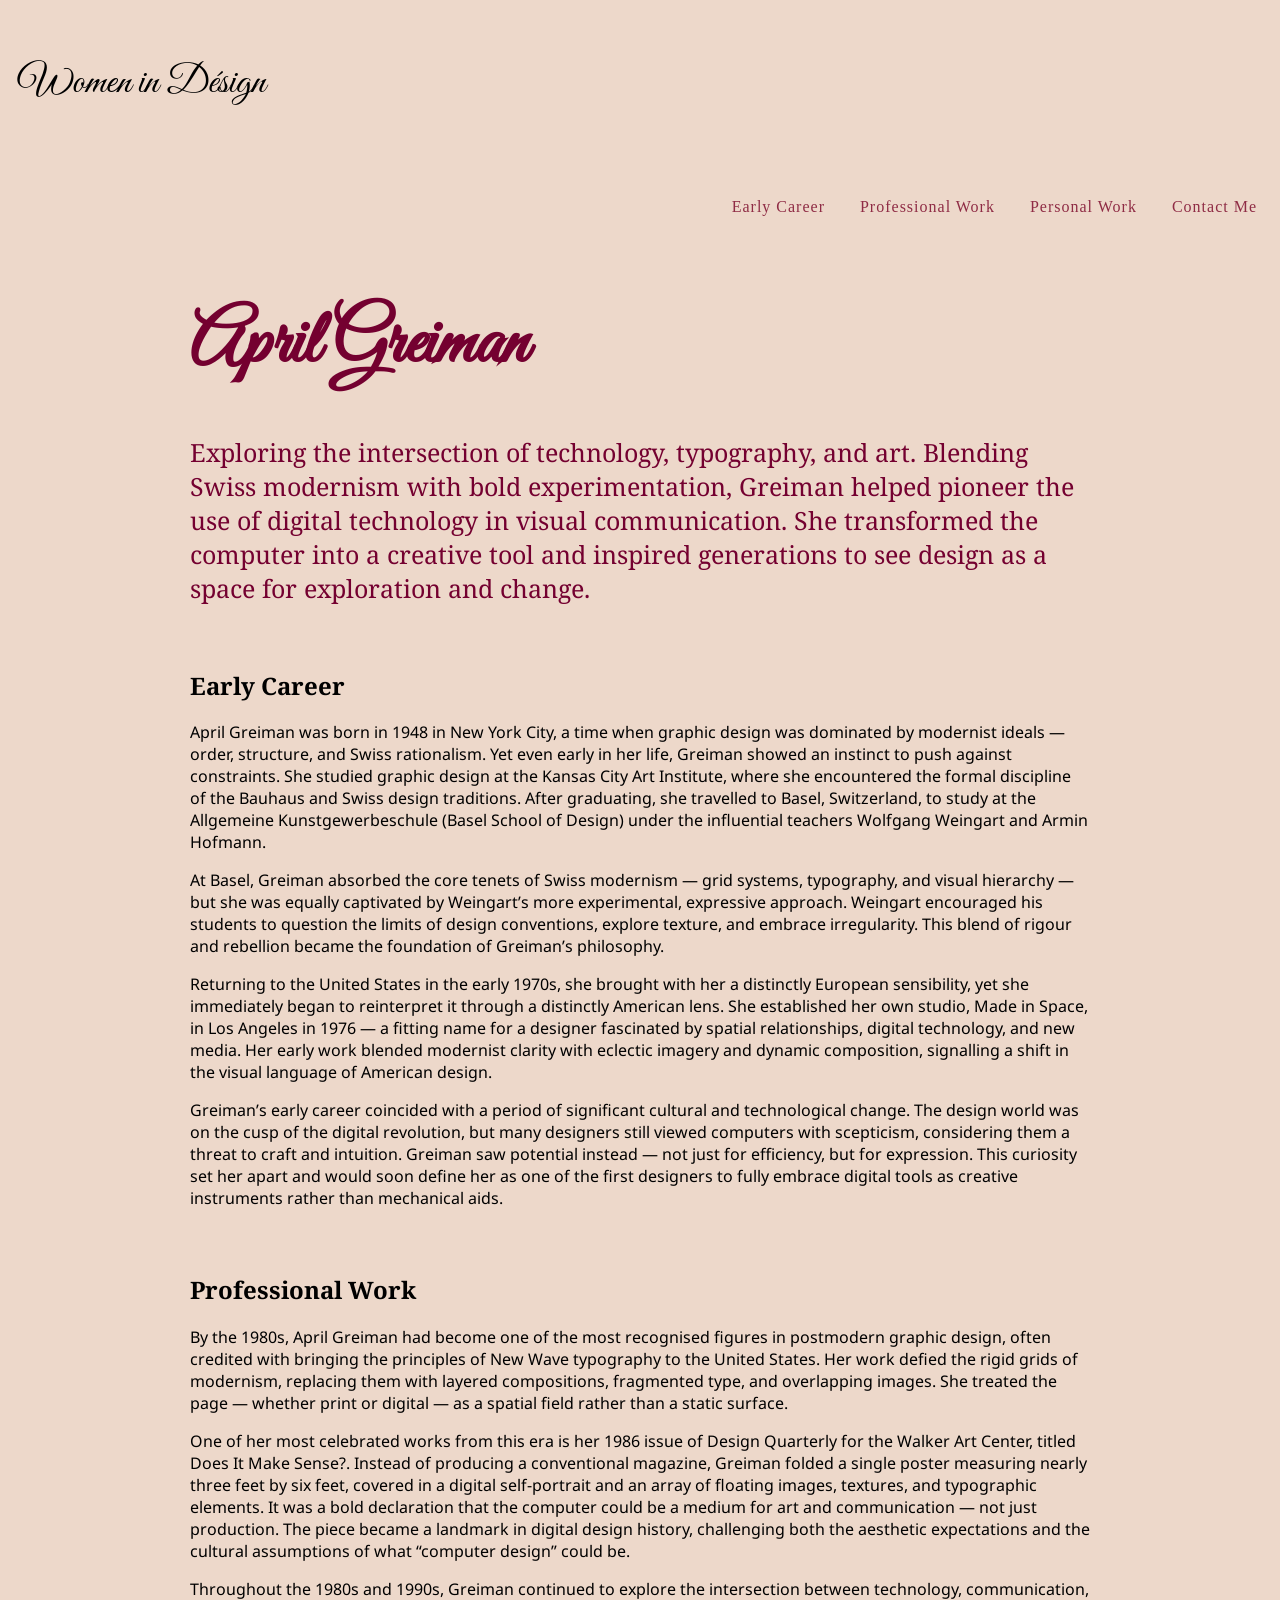
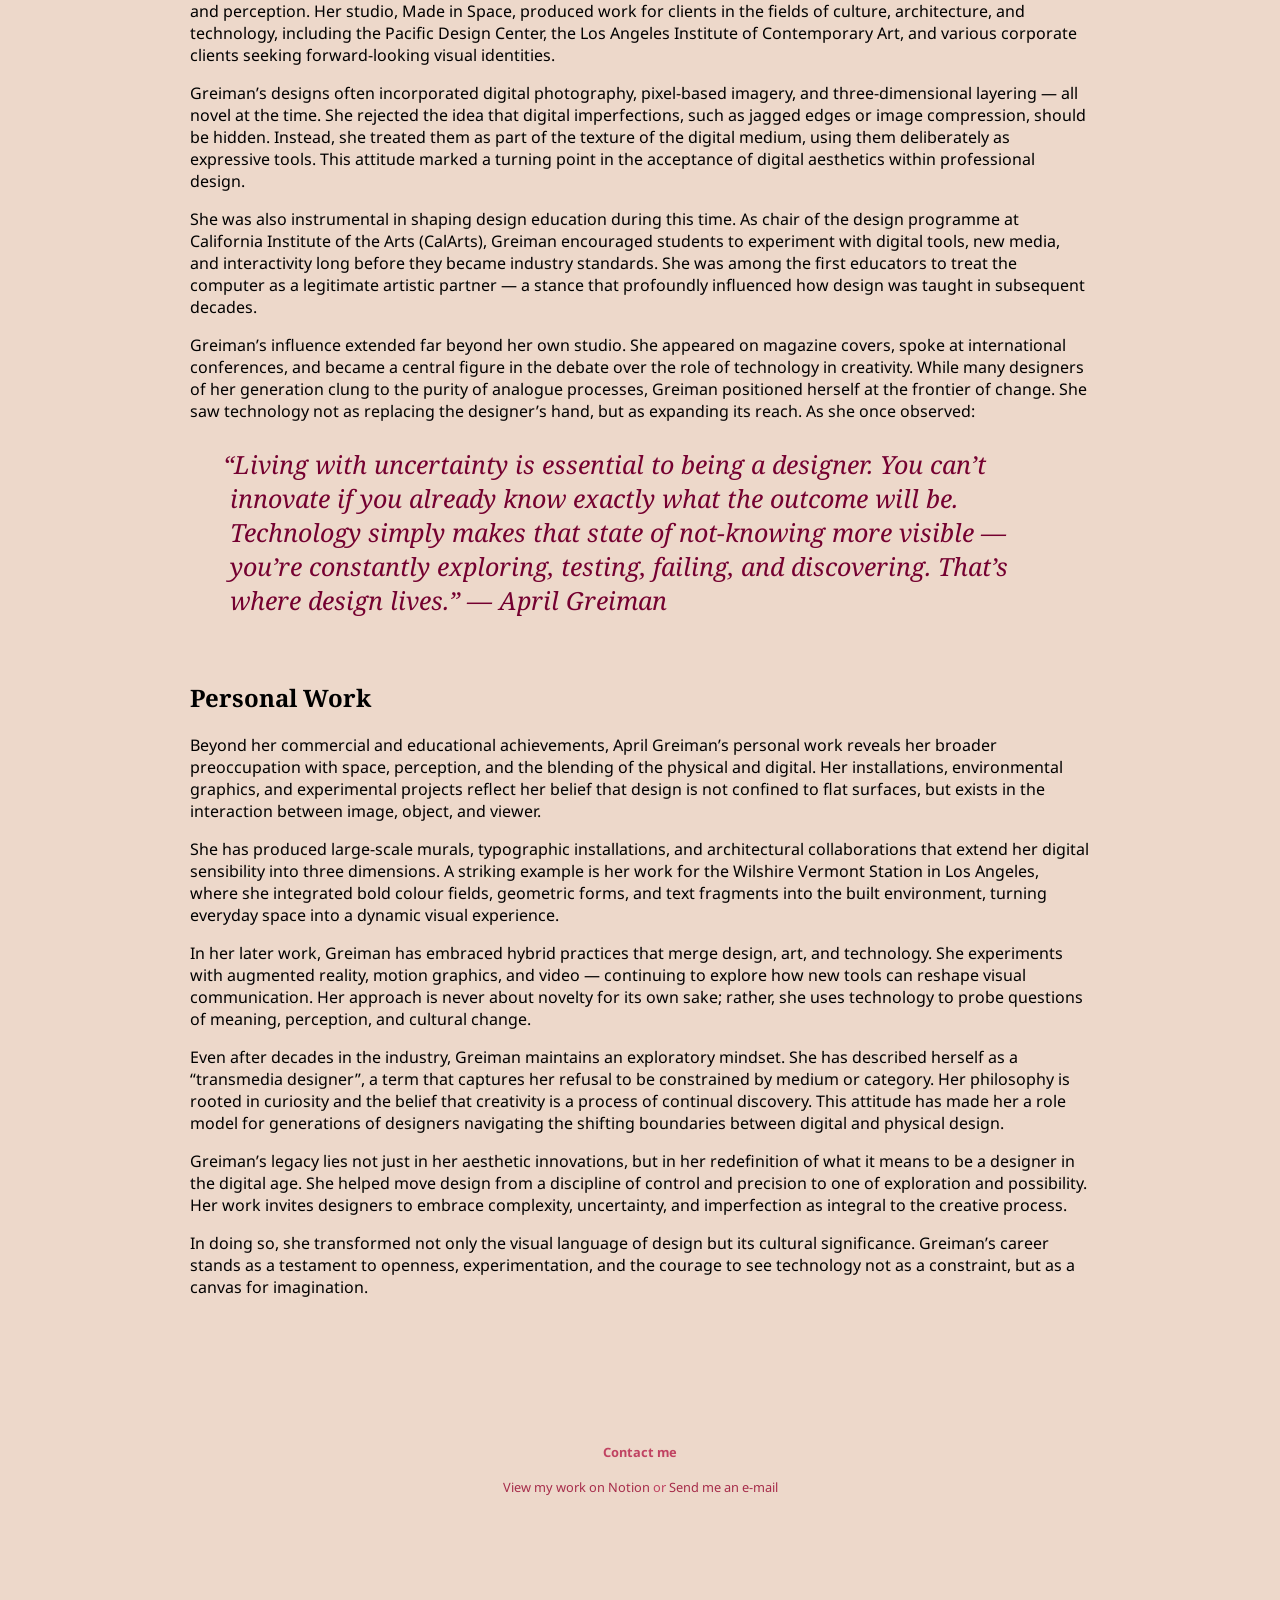
==== index_four.html @ 6391e3d8 "updating file names and creating index 4 02.12.25" ====
<!DOCTYPE html>
<html lang="en"></html>
<head>
    <title>Women in Design</title>
    <meta charset="UTF-8">
    <link href="css/reset.css" type="text/css" rel="stylesheet"/>
    <link href="css/style.css" type="text/css" rel="stylesheet"/>
    <link rel="preconnect" href="https://fonts.googleapis.com">
<link rel="preconnect" href="https://fonts.gstatic.com" crossorigin>
<link href="https://fonts.googleapis.com/css2?family=Great+Vibes&family=Noto+Sans:ital,wght@0,100..900;1,100..900&family=Noto+Serif:ital,wght@0,100..900;1,100..900&display=swap" rel="stylesheet">
</head>
<body>
    <div class="responsivenav">
    <div id="logo">
        <p>Women in Désign</p>
    </div>

      <nav>
        <ul>
          <li><a href="#early">Early Career</a></li>
          <li><a href="#professional">Professional Work</a></li>
          <li><a href="#personal">Personal Work</a></li>
          <li><a href="#contact">Contact me</a></li>
        </ul>
      </nav>
<header>
   <h1>April Greiman</h1>

<p>Exploring the intersection of technology, typography, and art.
Blending Swiss modernism with bold experimentation, Greiman helped
pioneer the use of digital technology in visual communication. She
transformed the computer into a creative tool and inspired generations to
see design as a space for exploration and change.</p>

</header>

<section id="early">
<h2>Early Career</h2>

<p>April Greiman was born in 1948 in New York City, a time when graphic design was
dominated by modernist ideals — order, structure, and Swiss rationalism. Yet even
early in her life, Greiman showed an instinct to push against constraints. She studied
graphic design at the Kansas City Art Institute, where she encountered the formal
discipline of the Bauhaus and Swiss design traditions. After graduating, she travelled
to Basel, Switzerland, to study at the Allgemeine Kunstgewerbeschule (Basel School
of Design) under the influential teachers Wolfgang Weingart and Armin Hofmann.</p>

<p>At Basel, Greiman absorbed the core tenets of Swiss modernism — grid systems,
typography, and visual hierarchy — but she was equally captivated by Weingart’s
more experimental, expressive approach. Weingart encouraged his students to
question the limits of design conventions, explore texture, and embrace irregularity.
This blend of rigour and rebellion became the foundation of Greiman’s philosophy.</p>

<p>Returning to the United States in the early 1970s, she brought with her a distinctly
European sensibility, yet she immediately began to reinterpret it through a distinctly
American lens. She established her own studio, Made in Space, in Los Angeles in
1976 — a fitting name for a designer fascinated by spatial relationships, digital
technology, and new media. Her early work blended modernist clarity with eclectic
imagery and dynamic composition, signalling a shift in the visual language of
American design.</p>

<p>Greiman’s early career coincided with a period of significant cultural and
technological change. The design world was on the cusp of the digital revolution, but
many designers still viewed computers with scepticism, considering them a threat to
craft and intuition. Greiman saw potential instead — not just for efficiency, but for
expression. This curiosity set her apart and would soon define her as one of the first
designers to fully embrace digital tools as creative instruments rather than
mechanical aids.</p>

</section>

<section id="professional">
<h2>Professional Work</h2>

<p>By the 1980s, April Greiman had become one of the most recognised figures in
postmodern graphic design, often credited with bringing the principles of New Wave
typography to the United States. Her work defied the rigid grids of modernism,
replacing them with layered compositions, fragmented type, and overlapping images.
She treated the page — whether print or digital — as a spatial field rather than a
static surface.</p>

<p>One of her most celebrated works from this era is her 1986 issue of Design
Quarterly for the Walker Art Center, titled Does It Make Sense?. Instead of
producing a conventional magazine, Greiman folded a single poster measuring
nearly three feet by six feet, covered in a digital self-portrait and an array of floating
images, textures, and typographic elements. It was a bold declaration that the
computer could be a medium for art and communication — not just production. The
piece became a landmark in digital design history, challenging both the aesthetic
expectations and the cultural assumptions of what “computer design” could be.</p>

<p>Throughout the 1980s and 1990s, Greiman continued to explore the intersection
between technology, communication, and perception. Her studio, Made in Space,
produced work for clients in the fields of culture, architecture, and technology,
including the Pacific Design Center, the Los Angeles Institute of Contemporary Art,
and various corporate clients seeking forward-looking visual identities.</p>

<p>Greiman’s designs often incorporated digital photography, pixel-based imagery, and
three-dimensional layering — all novel at the time. She rejected the idea that digital
imperfections, such as jagged edges or image compression, should be hidden.
Instead, she treated them as part of the texture of the digital medium, using them
deliberately as expressive tools. This attitude marked a turning point in the
acceptance of digital aesthetics within professional design.</p>

<p>She was also instrumental in shaping design education during this time. As chair of
the design programme at California Institute of the Arts (CalArts), Greiman
encouraged students to experiment with digital tools, new media, and interactivity
long before they became industry standards. She was among the first educators to
treat the computer as a legitimate artistic partner — a stance that profoundly
influenced how design was taught in subsequent decades.</p>

<p>Greiman’s influence extended far beyond her own studio. She appeared on
magazine covers, spoke at international conferences, and became a central figure in
the debate over the role of technology in creativity. While many designers of her
generation clung to the purity of analogue processes, Greiman positioned herself at
the frontier of change. She saw technology not as replacing the designer’s hand, but
as expanding its reach. As she once observed:</p>

<blockquote>
  <p>“Living with uncertainty is essential to being a designer. You can’t
innovate if you already know exactly what the outcome will be.
Technology simply makes that state of not-knowing more visible —
you’re constantly exploring, testing, failing, and discovering. That’s
where design lives.”
— April Greiman</p>
</blockquote>

</section>

<section id="personal">
<h2>Personal Work</h2>

<p>Beyond her commercial and educational achievements, April Greiman’s personal
work reveals her broader preoccupation with space, perception, and the blending of
the physical and digital. Her installations, environmental graphics, and experimental
projects reflect her belief that design is not confined to flat surfaces, but exists in the
interaction between image, object, and viewer.</p>

<p>She has produced large-scale murals, typographic installations, and architectural
collaborations that extend her digital sensibility into three dimensions. A striking 
example is her work for the Wilshire Vermont Station in Los Angeles, where she
integrated bold colour fields, geometric forms, and text fragments into the built
environment, turning everyday space into a dynamic visual experience.</p>

<p>In her later work, Greiman has embraced hybrid practices that merge design, art, and
technology. She experiments with augmented reality, motion graphics, and video —
continuing to explore how new tools can reshape visual communication. Her
approach is never about novelty for its own sake; rather, she uses technology to
probe questions of meaning, perception, and cultural change.</p>

<p>Even after decades in the industry, Greiman maintains an exploratory mindset. She
has described herself as a “transmedia designer”, a term that captures her refusal to
be constrained by medium or category. Her philosophy is rooted in curiosity and the
belief that creativity is a process of continual discovery. This attitude has made her a
role model for generations of designers navigating the shifting boundaries between
digital and physical design.</p>

<p>Greiman’s legacy lies not just in her aesthetic innovations, but in her redefinition of
what it means to be a designer in the digital age. She helped move design from a
discipline of control and precision to one of exploration and possibility. Her work
invites designers to embrace complexity, uncertainty, and imperfection as integral to
the creative process.</p>

<p>In doing so, she transformed not only the visual language of design but its cultural
significance. Greiman’s career stands as a testament to openness, experimentation,
and the courage to see technology not as a constraint, but as a canvas for
imagination.</p>
</section>


</body>

<section id="contact">
<footer>
  <h4>Contact me</h4>
  <p>
    <a href="https://www.notion.so/mclaugh/Year-01-Digital-Design-27091800829b807db24cc62836aaf081">View my work on Notion</a>
    or
    <a href="mailto:mclaughlin-c190@ulster.ac.uk">Send me an e-mail</a>
  </p>
</footer>
</section>
---- css/style.css ----
body {
    background: #d096705e;
    color:rgb(0, 0, 0) 
}

section, header {
    width: 80%;
    max-width: 900px;
    margin: auto;
}

section, header {
    margin-bottom: 4rem;

}

header, h2, blockquote {
    font-family: "Noto Serif", serif;
}

section{
    font-family: "Noto Sans", sans-serif;
}

header, blockquote {
          color: #740030;
}

strong {
          color: #c04362;
          font-size: 1.562rem;
}

header h1 {
    font-size: 4.768rem;
    line-height: 1;
    font-family: "Great Vibes", cursive;
}

header h2{
    font-size: 1.953rem;
    font-style:oblique
}

header p {
    font-size: 1.562rem;
}

blockquote {
    font-size: 1.562rem;
    font-style: italic;
    hanging-punctuation: first;
    text-indent: -0.45rem;
}

/*-- Hyperlinks --*/
a {
    color: #740030;
    font-weight: 700px;
    text-decoration: wavy;
}

a:hover {
    color: #290011;
}

/*-- Navigation Bar--*/
.repsonsivenav {
    background-color: #c04362;
    padding: 5px;
}

#logo {
    font-family: "Great Vibes", cursive;
    font-size: 2.5rem;
    padding: 10px;
}

nav{
    text-align: right;
    padding: 1.5rem 0;
}

nav ul {
    text-align: right;
    text-transform: capitalize;
    letter-spacing: 1px;
    list-style-type: none;
    padding-right:50x;
}

nav ul li{
    display: inline;
    margin: 5px;
}

nav a{
    border-bottom: none;
    color: #8f2c45;
    padding: 10px;
}

nav a:hover {
    transition: all 1s ease-in-out;
}

/*-- Styling the footer --*/

footer {
    background-color: none;
    color: #c04362;
    text-align: center;
    font-size: 0.8rem;
    padding: 4rem 0;
}

footer a {
    color: #a62c4a
}

footer a:hover{
    transition: all 1s ease-in-out;
}
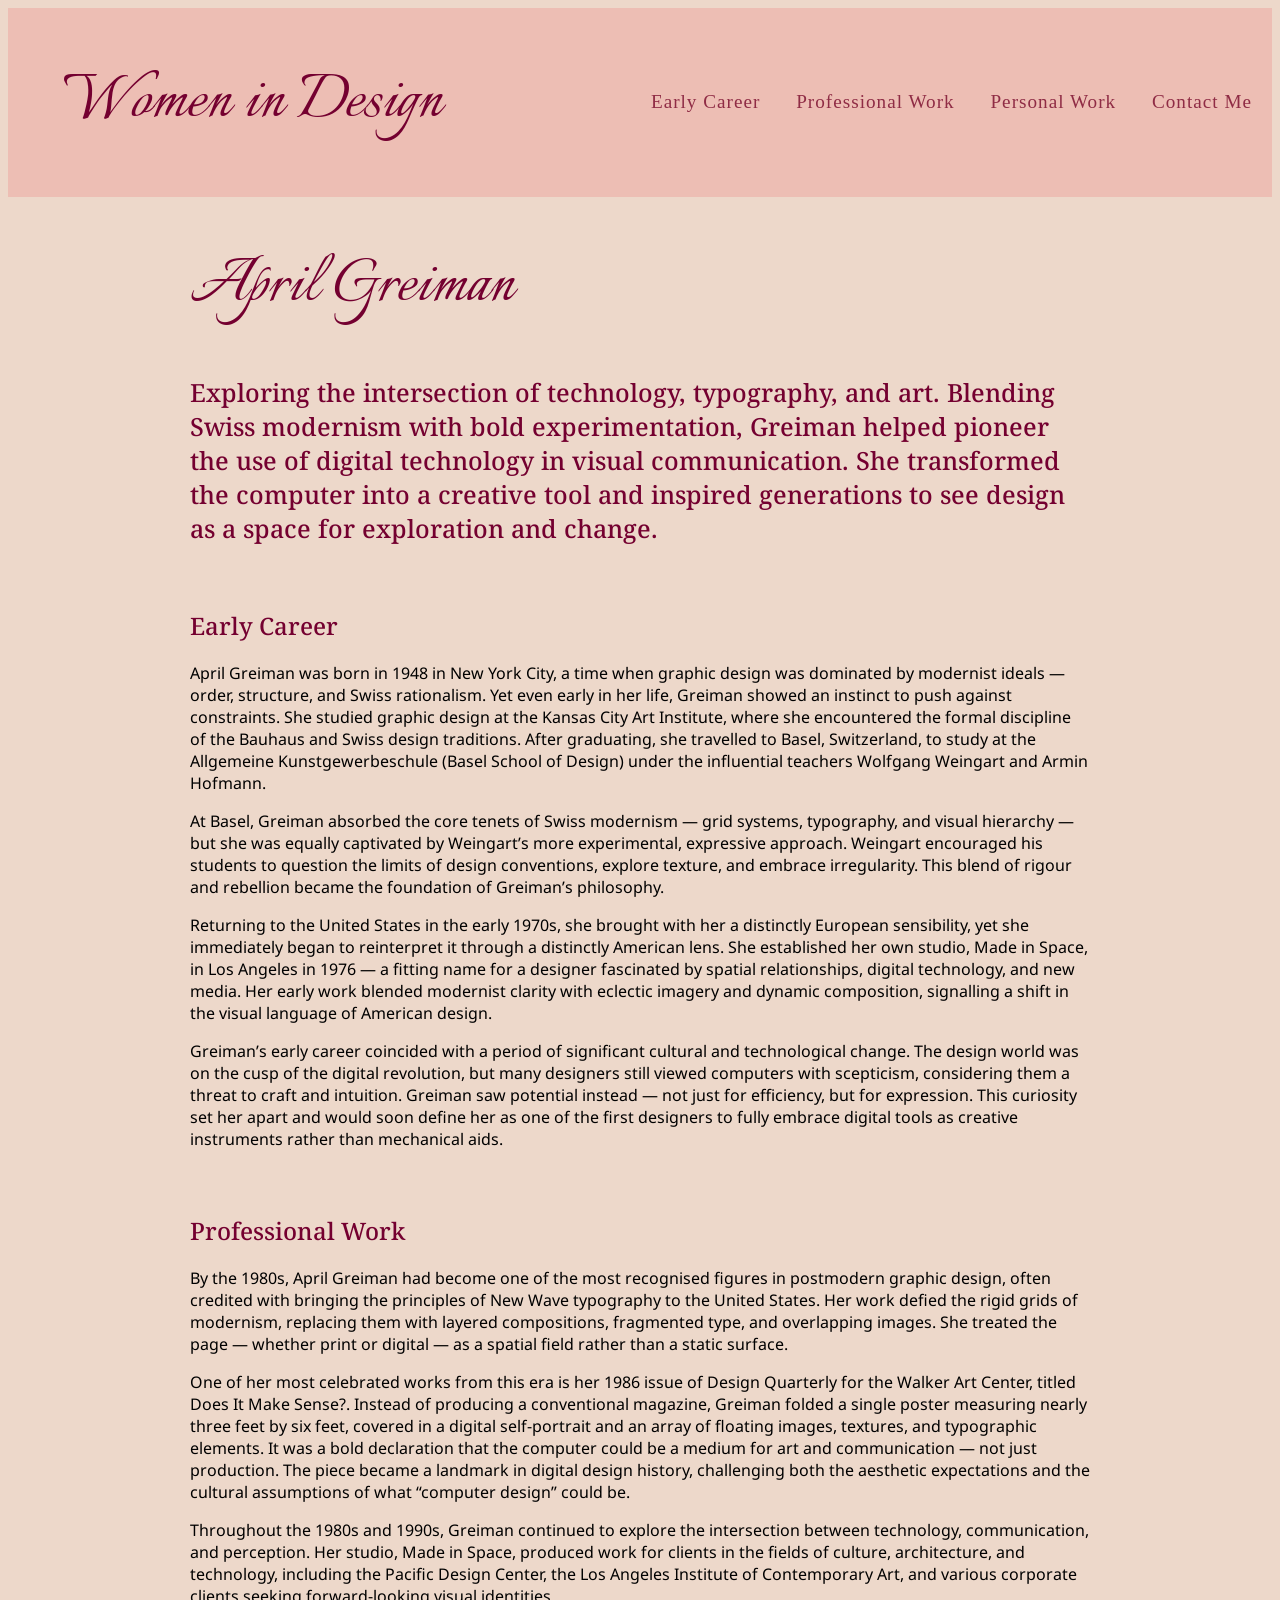
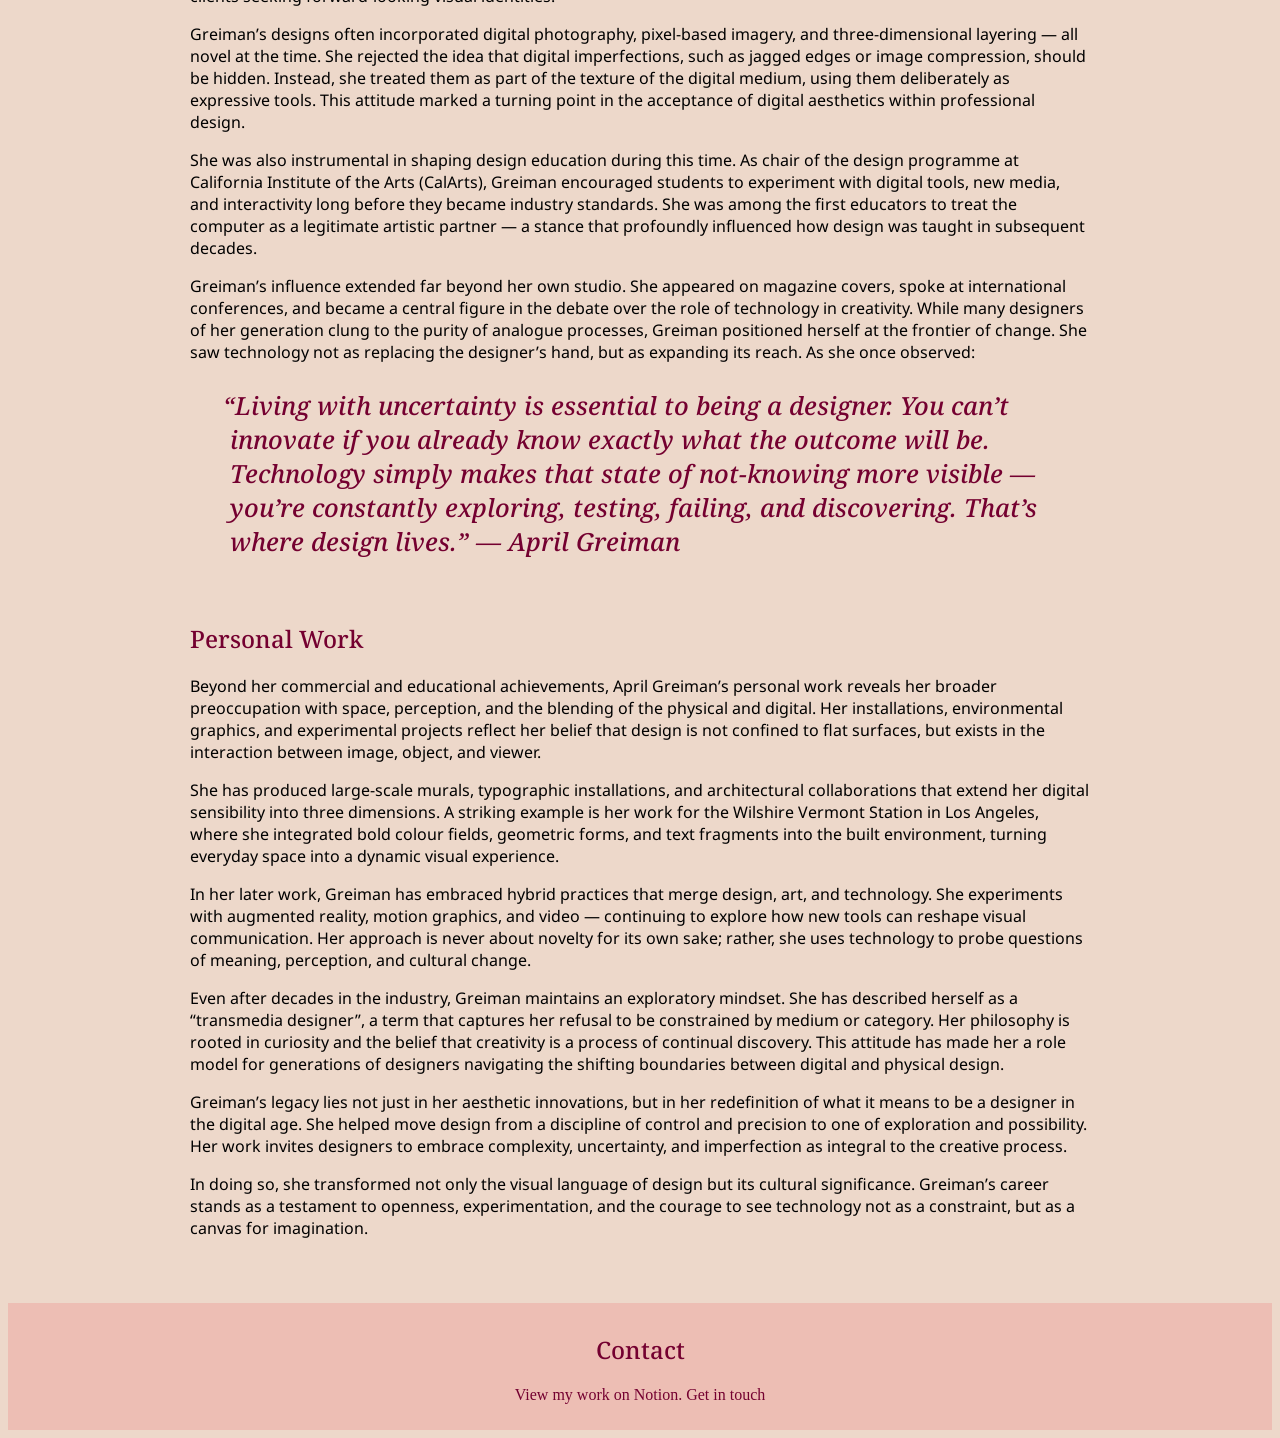
==== commit cc202305: "changes 2/12/2025" ====
--- a/index_four.html
+++ b/index_four.html
@@ -6,13 +6,19 @@
     <link href="css/reset.css" type="text/css" rel="stylesheet"/>
     <link href="css/style.css" type="text/css" rel="stylesheet"/>
     <link rel="preconnect" href="https://fonts.googleapis.com">
+
+  <!--Below links Google Content!-->
 <link rel="preconnect" href="https://fonts.gstatic.com" crossorigin>
 <link href="https://fonts.googleapis.com/css2?family=Great+Vibes&family=Noto+Sans:ital,wght@0,100..900;1,100..900&family=Noto+Serif:ital,wght@0,100..900;1,100..900&display=swap" rel="stylesheet">
+<link rel="preconnect" href="https://fonts.gstatic.com" crossorigin>
+<link href="https://fonts.googleapis.com/css2?family=Italianno&display=swap" rel="stylesheet">
 </head>
+
+<!--Top Navigation Bar!-->
 <body>
     <div class="responsivenav">
     <div id="logo">
-        <p>Women in Désign</p>
+        <h1>Women in Design</h1>
     </div>
 
       <nav>
@@ -23,6 +29,9 @@
           <li><a href="#contact">Contact me</a></li>
         </ul>
       </nav>
+      </div>
+
+<!--Body text!-->
 <header>
    <h1>April Greiman</h1>
 
@@ -169,13 +178,10 @@
 
 </body>
 
-<section id="contact">
-<footer>
-  <h4>Contact me</h4>
-  <p>
-    <a href="https://www.notion.so/mclaugh/Year-01-Digital-Design-27091800829b807db24cc62836aaf081">View my work on Notion</a>
-    or
-    <a href="mailto:mclaughlin-c190@ulster.ac.uk">Send me an e-mail</a>
-  </p>
+<footer id="contact">
+  <h2>Contact</h2>
+    <p><a href="https://mclaugh.notion.site/Year-01-Digital-Design-27091800829b807db24cc62836aaf081?source=copy_link" target="_blank" title="Take a look at my work">View my work on Notion.</a>
+        <a href="mailto:mclaughlin-c190@ulster.ac.uk">Get in touch</a>
+    </p>
 </footer>
-</section>+
--- a/css/style.css
+++ b/css/style.css
@@ -16,6 +16,8 @@
 
 header, h2, blockquote {
     font-family: "Noto Serif", serif;
+    color: #740030;
+    font-weight: 500;
 }
 
 section{
@@ -31,10 +33,12 @@
           font-size: 1.562rem;
 }
 
-header h1 {
+h1 {
     font-size: 4.768rem;
     line-height: 1;
-    font-family: "Great Vibes", cursive;
+    font-family: "Italianno", cursive;
+    font-weight: 100;
+    color: #740030;
 }
 
 header h2{
@@ -65,15 +69,22 @@
 }
 
 /*-- Navigation Bar--*/
-.repsonsivenav {
-    background-color: #c04362;
+.responsivenav {
+    background-color: #edbeb4;
+    padding: 20px;
+    display: flex;
+    justify-content: space-between;
+    align-items: center;
+    max-width: 100%;
     padding: 5px;
+    font-size: 1.2rem;
 }
+
 
 #logo {
     font-family: "Great Vibes", cursive;
     font-size: 2.5rem;
-    padding: 10px;
+    padding-left:50px;
 }
 
 nav{
@@ -105,19 +116,8 @@
 }
 
 /*-- Styling the footer --*/
-
 footer {
-    background-color: none;
-    color: #c04362;
     text-align: center;
-    font-size: 0.8rem;
-    padding: 4rem 0;
+    background-color: #edbeb4;
+    padding: 10px;
 }
-
-footer a {
-    color: #a62c4a
-}
-
-footer a:hover{
-    transition: all 1s ease-in-out;
-}
